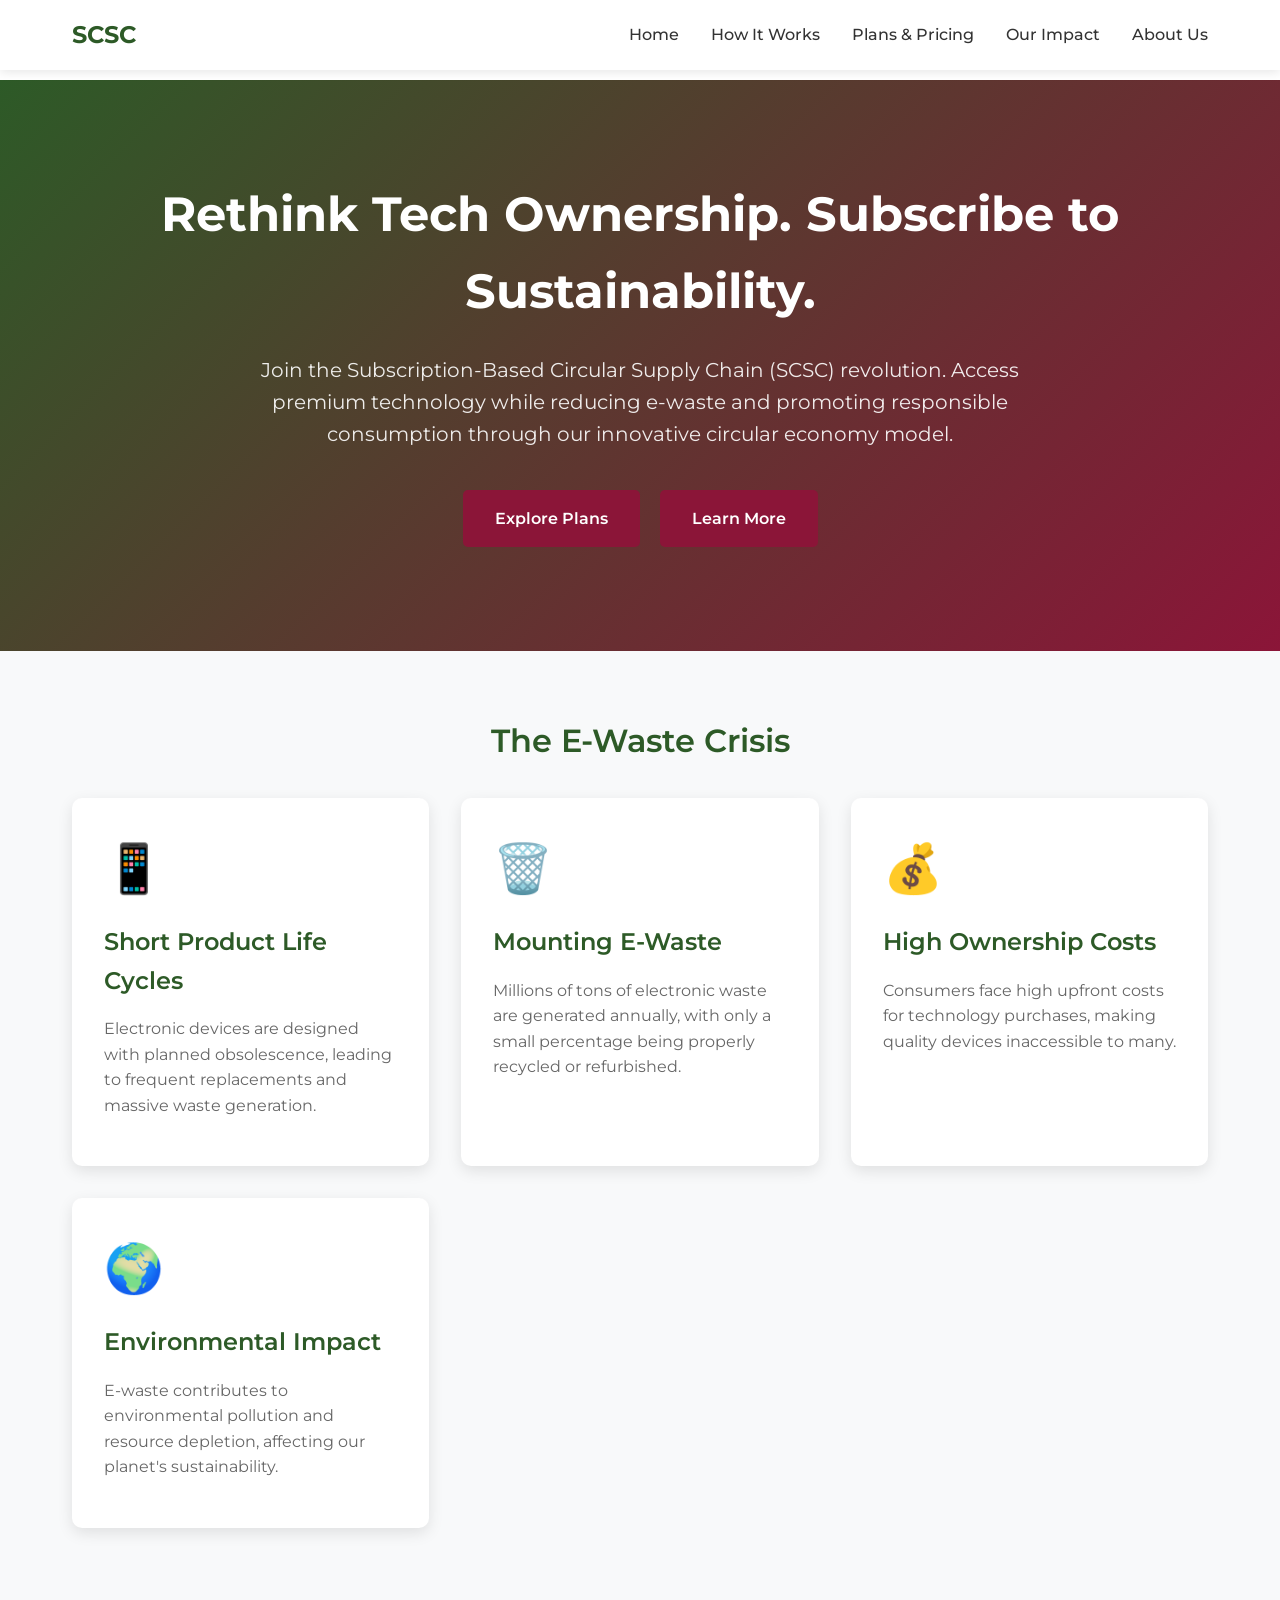
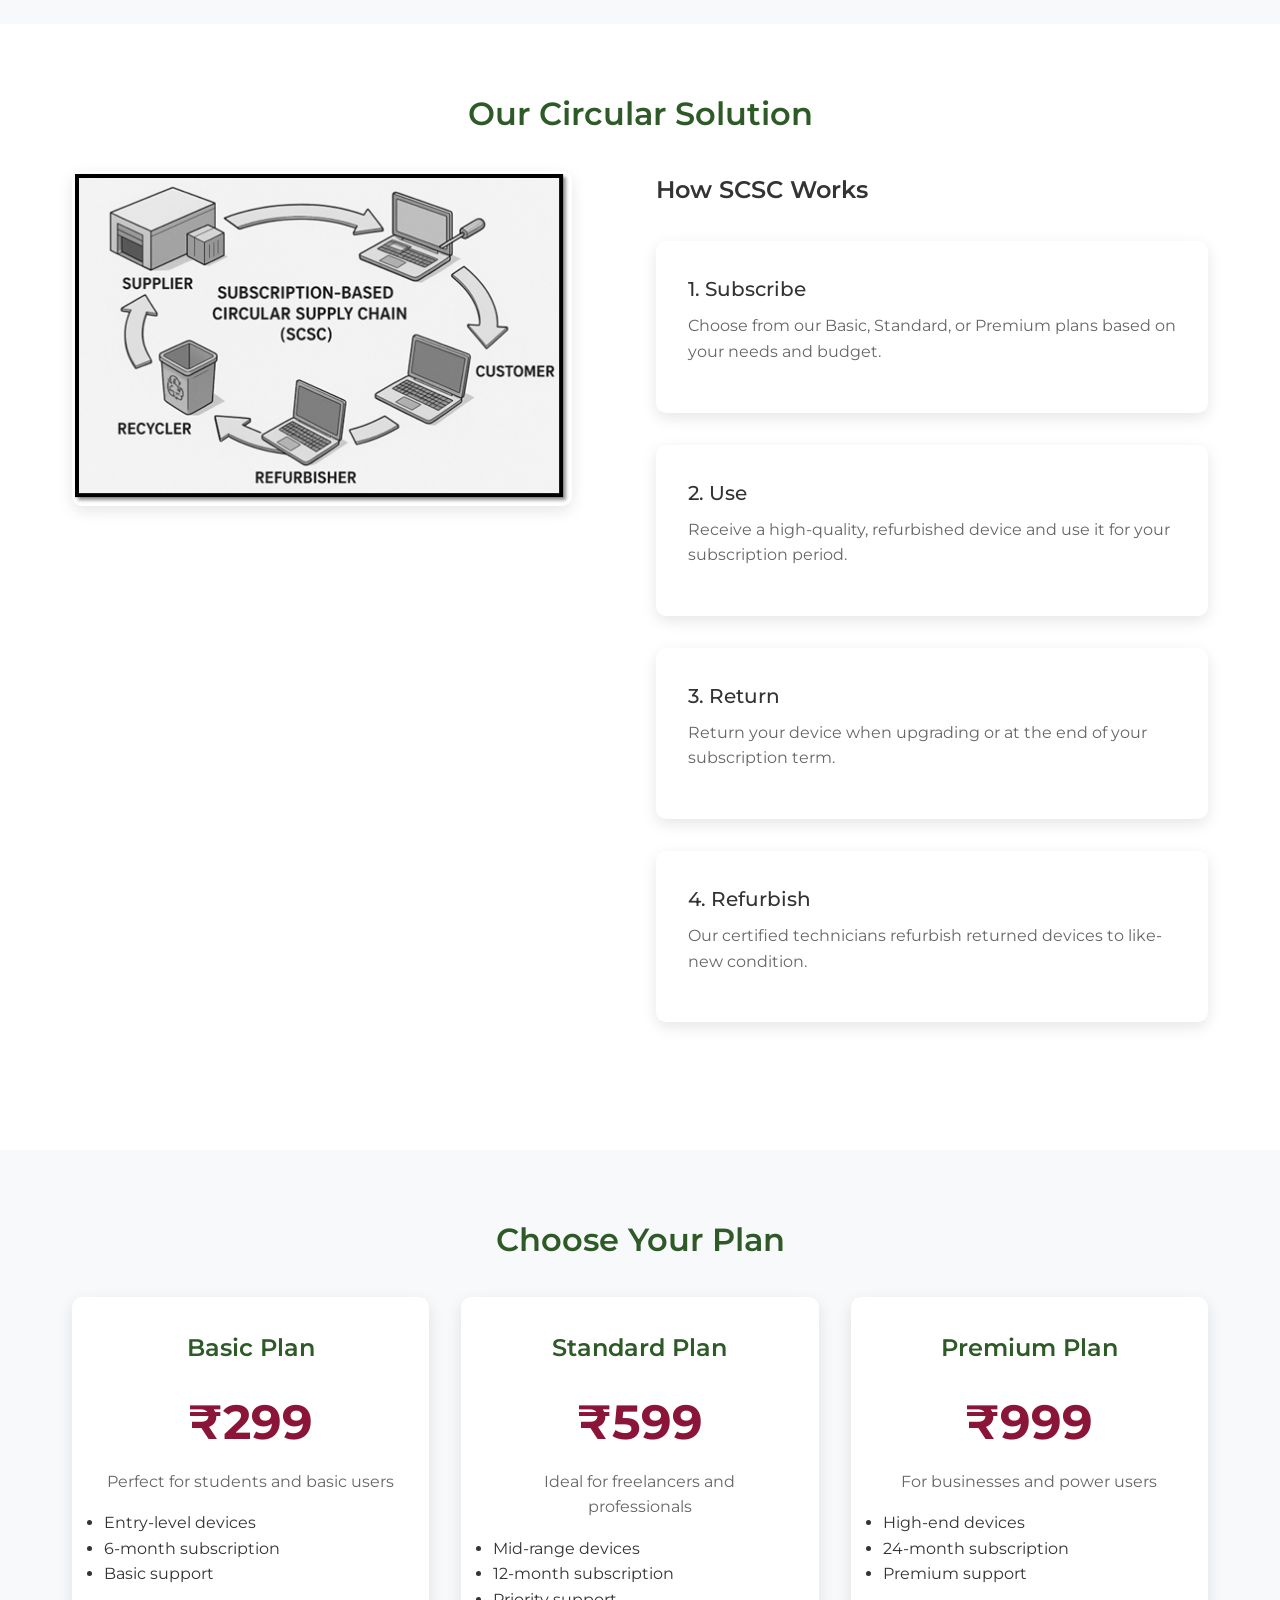
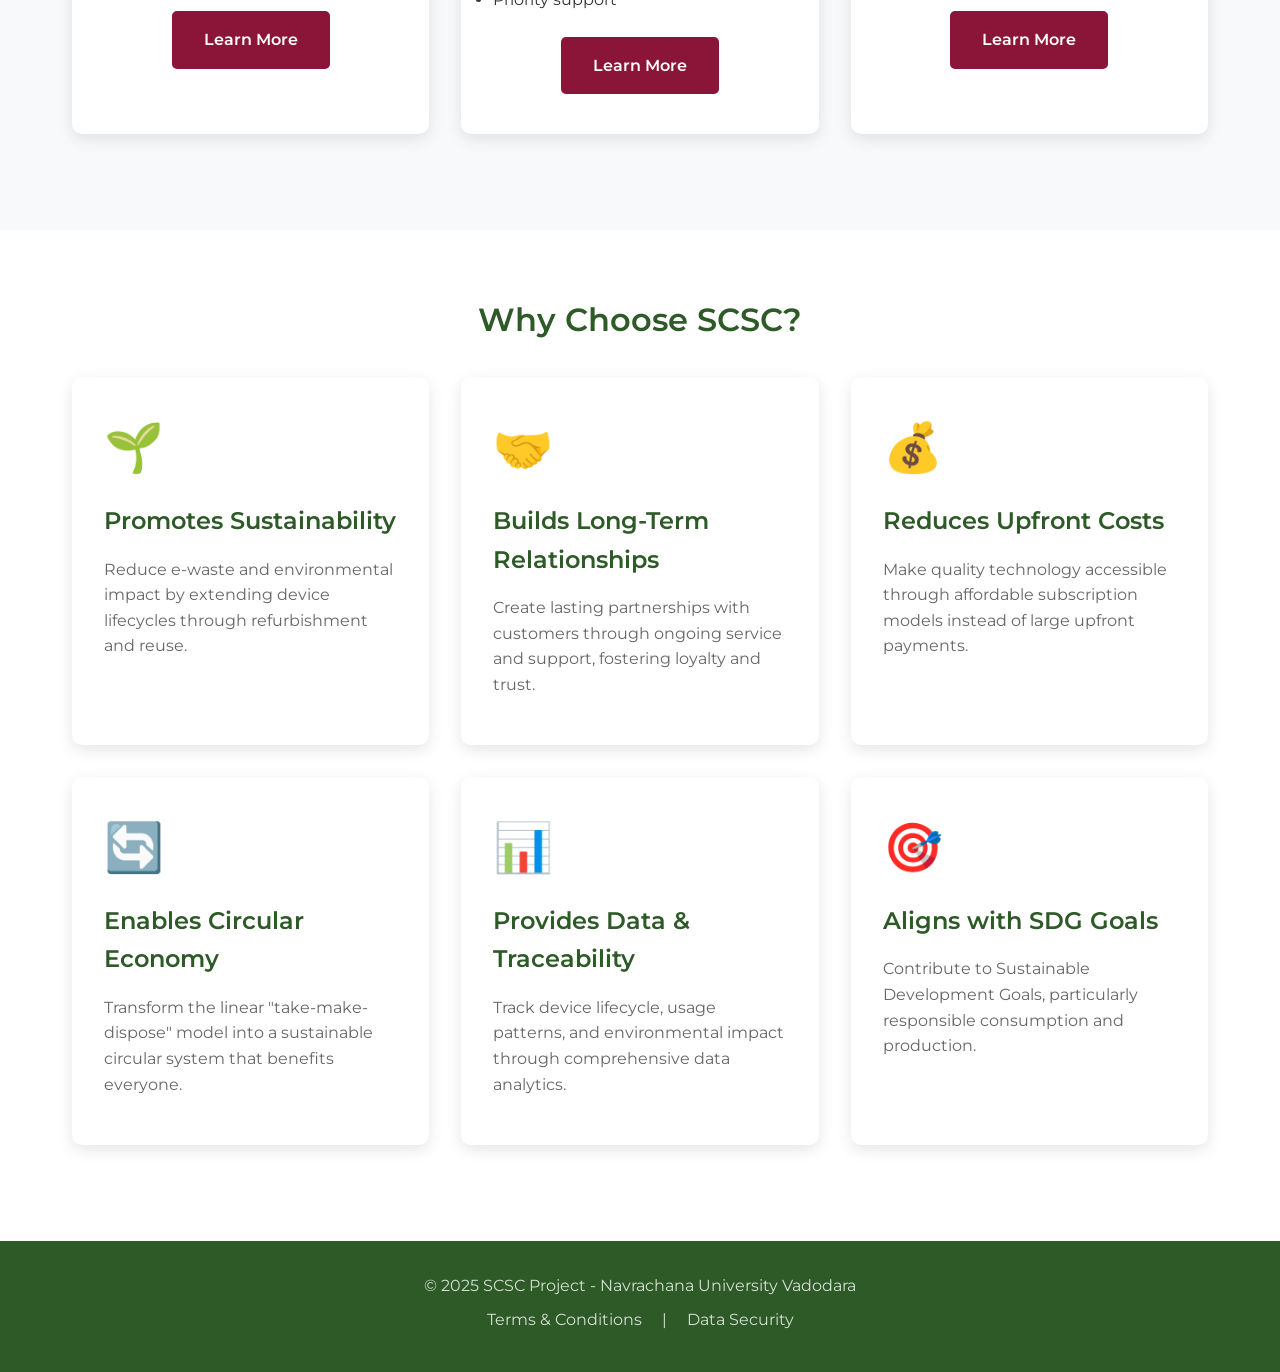
==== index.html @ feb9f596 "Initial website commit" ====
<!DOCTYPE html>
<html lang="en">
<head>
    <meta charset="UTF-8">
    <meta name="viewport" content="width=device-width, initial-scale=1.0">
    <title>SCSC - Subscription-Based Circular Supply Chain | Home</title>
    <meta name="description" content="Rethink tech ownership. Subscribe to sustainability with SCSC - a circular supply chain solution for electronic devices.">
    <link rel="stylesheet" href="css/style.css">
    <link href="https://fonts.googleapis.com/css2?family=Montserrat:wght@300;400;500;600;700&display=swap" rel="stylesheet">
</head>
<body>
    <!-- Header -->
    <header class="header">
        <nav class="navbar">
            <a href="index.html" class="logo">
                <img src="images/logo.png" alt="Navrachana University Logo" onerror="this.style.display='none'; this.nextElementSibling.style.display='inline';">
                <span style="display:none;">SCSC</span>
            </a>
            <ul class="nav-links">
                <li><a href="index.html">Home</a></li>
                <li><a href="how-it-works.html">How It Works</a></li>
                <li><a href="plans.html">Plans & Pricing</a></li>
                <li><a href="impact.html">Our Impact</a></li>
                <li><a href="about.html">About Us</a></li>
            </ul>
            <div class="hamburger">
                <span></span>
                <span></span>
                <span></span>
            </div>
        </nav>
    </header>

    <!-- Main Content -->
    <main class="main-content">
        <!-- Hero Section -->
        <section class="hero">
            <div class="container">
                <h1>Rethink Tech Ownership. Subscribe to Sustainability.</h1>
                <p>Join the Subscription-Based Circular Supply Chain (SCSC) revolution. Access premium technology while reducing e-waste and promoting responsible consumption through our innovative circular economy model.</p>
                <a href="plans.html" class="cta-button">Explore Plans</a>
                <a href="how-it-works.html" class="cta-button">Learn More</a>
            </div>
        </section>

        <!-- Problem Section -->
        <section class="section">
            <div class="container">
                <h2 class="text-center">The E-Waste Crisis</h2>
                <div class="grid grid-2">
                    <div class="card">
                        <div class="card-icon">📱</div>
                        <h3>Short Product Life Cycles</h3>
                        <p>Electronic devices are designed with planned obsolescence, leading to frequent replacements and massive waste generation.</p>
                    </div>
                    <div class="card">
                        <div class="card-icon">🗑️</div>
                        <h3>Mounting E-Waste</h3>
                        <p>Millions of tons of electronic waste are generated annually, with only a small percentage being properly recycled or refurbished.</p>
                    </div>
                    <div class="card">
                        <div class="card-icon">💰</div>
                        <h3>High Ownership Costs</h3>
                        <p>Consumers face high upfront costs for technology purchases, making quality devices inaccessible to many.</p>
                    </div>
                    <div class="card">
                        <div class="card-icon">🌍</div>
                        <h3>Environmental Impact</h3>
                        <p>E-waste contributes to environmental pollution and resource depletion, affecting our planet's sustainability.</p>
                    </div>
                </div>
            </div>
        </section>

        <!-- Solution Section -->
        <section class="section">
            <div class="container">
                <h2 class="text-center">Our Circular Solution</h2>
                <div class="grid grid-2">
                    <div>
                        <img src="images/scsc-diagram.png" alt="SCSC Circular Process Diagram" style="width: 100%; max-width: 500px; height: auto; border-radius: 10px; box-shadow: 0 5px 15px rgba(0,0,0,0.1);" onerror="this.style.display='none';">
                        <div style="display:none; background: #f8f9fa; padding: 2rem; border-radius: 10px; text-align: center;">
                            <h3>SCSC Circular Process</h3>
                            <p>Subscribe → Use → Return → Refurbish → Re-deploy</p>
                        </div>
                    </div>
                    <div>
                        <h3>How SCSC Works</h3>
                        <div class="grid">
                            <div class="card">
                                <h4>1. Subscribe</h4>
                                <p>Choose from our Basic, Standard, or Premium plans based on your needs and budget.</p>
                            </div>
                            <div class="card">
                                <h4>2. Use</h4>
                                <p>Receive a high-quality, refurbished device and use it for your subscription period.</p>
                            </div>
                            <div class="card">
                                <h4>3. Return</h4>
                                <p>Return your device when upgrading or at the end of your subscription term.</p>
                            </div>
                            <div class="card">
                                <h4>4. Refurbish</h4>
                                <p>Our certified technicians refurbish returned devices to like-new condition.</p>
                            </div>
                        </div>
                    </div>
                </div>
            </div>
        </section>

        <!-- Plans Overview Section -->
        <section class="section">
            <div class="container">
                <h2 class="text-center">Choose Your Plan</h2>
                <div class="grid grid-3">
                    <div class="card text-center">
                        <h3>Basic Plan</h3>
                        <div class="stat-number">₹299</div>
                        <p>Perfect for students and basic users</p>
                        <ul style="text-align: left; margin: 1rem 0;">
                            <li>Entry-level devices</li>
                            <li>6-month subscription</li>
                            <li>Basic support</li>
                        </ul>
                        <a href="plans.html" class="cta-button">Learn More</a>
                    </div>
                    <div class="card text-center">
                        <h3>Standard Plan</h3>
                        <div class="stat-number">₹599</div>
                        <p>Ideal for freelancers and professionals</p>
                        <ul style="text-align: left; margin: 1rem 0;">
                            <li>Mid-range devices</li>
                            <li>12-month subscription</li>
                            <li>Priority support</li>
                        </ul>
                        <a href="plans.html" class="cta-button">Learn More</a>
                    </div>
                    <div class="card text-center">
                        <h3>Premium Plan</h3>
                        <div class="stat-number">₹999</div>
                        <p>For businesses and power users</p>
                        <ul style="text-align: left; margin: 1rem 0;">
                            <li>High-end devices</li>
                            <li>24-month subscription</li>
                            <li>Premium support</li>
                        </ul>
                        <a href="plans.html" class="cta-button">Learn More</a>
                    </div>
                </div>
            </div>
        </section>

        <!-- Value Proposition Section -->
        <section class="section">
            <div class="container">
                <h2 class="text-center">Why Choose SCSC?</h2>
                <div class="grid grid-2">
                    <div class="card">
                        <div class="card-icon">🌱</div>
                        <h3>Promotes Sustainability</h3>
                        <p>Reduce e-waste and environmental impact by extending device lifecycles through refurbishment and reuse.</p>
                    </div>
                    <div class="card">
                        <div class="card-icon">🤝</div>
                        <h3>Builds Long-Term Relationships</h3>
                        <p>Create lasting partnerships with customers through ongoing service and support, fostering loyalty and trust.</p>
                    </div>
                    <div class="card">
                        <div class="card-icon">💰</div>
                        <h3>Reduces Upfront Costs</h3>
                        <p>Make quality technology accessible through affordable subscription models instead of large upfront payments.</p>
                    </div>
                    <div class="card">
                        <div class="card-icon">🔄</div>
                        <h3>Enables Circular Economy</h3>
                        <p>Transform the linear "take-make-dispose" model into a sustainable circular system that benefits everyone.</p>
                    </div>
                    <div class="card">
                        <div class="card-icon">📊</div>
                        <h3>Provides Data & Traceability</h3>
                        <p>Track device lifecycle, usage patterns, and environmental impact through comprehensive data analytics.</p>
                    </div>
                    <div class="card">
                        <div class="card-icon">🎯</div>
                        <h3>Aligns with SDG Goals</h3>
                        <p>Contribute to Sustainable Development Goals, particularly responsible consumption and production.</p>
                    </div>
                </div>
            </div>
        </section>
    </main>

    <!-- Footer -->
    <footer class="footer">
        <div class="container">
            <p>&copy; 2025 SCSC Project - Navrachana University Vadodara</p>
            <p>
                <a href="#">Terms & Conditions</a> | 
                <a href="#">Data Security</a>
            </p>
        </div>
    </footer>

    <script src="js/script.js"></script>
</body>
</html>
---- css/style.css ----
/* ===========================================
   SCSC Website - Main Stylesheet
   Subscription-Based Circular Supply Chain
   =========================================== */

/* ===========================================
   GLOBAL STYLES
   =========================================== */

* {
    margin: 0;
    padding: 0;
    box-sizing: border-box;
}

body {
    font-family: 'Montserrat', 'Lato', 'Roboto', sans-serif;
    line-height: 1.6;
    color: #333;
    background-color: #ffffff;
}

/* Navrachana University Color Palette */
:root {
    --primary-green: #2d5a27;    /* Dark green from Navrachana logo */
    --accent-red: #8b1538;       /* Deep red from Navrachana logo */
    --text-dark: #333333;
    --text-light: #666666;
    --background-white: #ffffff;
    --background-light: #f8f9fa;
    --border-light: #e9ecef;
}

/* ===========================================
   TYPOGRAPHY
   =========================================== */

h1 {
    font-size: 2.5rem;
    font-weight: 700;
    color: var(--primary-green);
    margin-bottom: 1rem;
}

h2 {
    font-size: 2rem;
    font-weight: 600;
    color: var(--primary-green);
    margin-bottom: 1rem;
}

h3 {
    font-size: 1.5rem;
    font-weight: 600;
    color: var(--text-dark);
    margin-bottom: 0.75rem;
}

h4 {
    font-size: 1.25rem;
    font-weight: 500;
    color: var(--text-dark);
    margin-bottom: 0.5rem;
}

p {
    margin-bottom: 1rem;
    color: var(--text-light);
}

/* ===========================================
   HEADER & NAVIGATION
   =========================================== */

.header {
    background-color: var(--background-white);
    box-shadow: 0 2px 10px rgba(0, 0, 0, 0.1);
    position: fixed;
    top: 0;
    width: 100%;
    z-index: 1000;
}

.navbar {
    display: flex;
    justify-content: space-between;
    align-items: center;
    padding: 1rem 2rem;
    max-width: 1200px;
    margin: 0 auto;
}

.logo {
    display: flex;
    align-items: center;
    font-size: 1.5rem;
    font-weight: 700;
    color: var(--primary-green);
    text-decoration: none;
}

.logo img {
    height: 40px;
    margin-right: 0.5rem;
}

.nav-links {
    display: flex;
    list-style: none;
    gap: 2rem;
}

.nav-links a {
    text-decoration: none;
    color: var(--text-dark);
    font-weight: 500;
    transition: color 0.3s ease;
}

.nav-links a:hover {
    color: var(--primary-green);
}

.hamburger {
    display: none;
    flex-direction: column;
    cursor: pointer;
}

.hamburger span {
    width: 25px;
    height: 3px;
    background-color: var(--text-dark);
    margin: 3px 0;
    transition: 0.3s;
}

/* ===========================================
   MAIN CONTENT
   =========================================== */

.main-content {
    margin-top: 80px; /* Account for fixed header */
    min-height: calc(100vh - 160px);
}

.container {
    max-width: 1200px;
    margin: 0 auto;
    padding: 0 2rem;
}

.section {
    padding: 4rem 0;
}

.section:nth-child(even) {
    background-color: var(--background-light);
}

/* ===========================================
   HERO SECTION
   =========================================== */

.hero {
    background: linear-gradient(135deg, var(--primary-green) 0%, var(--accent-red) 100%);
    color: white;
    text-align: center;
    padding: 6rem 0;
}

.hero h1 {
    color: white;
    font-size: 3rem;
    margin-bottom: 1.5rem;
}

.hero p {
    font-size: 1.25rem;
    color: rgba(255, 255, 255, 0.9);
    max-width: 800px;
    margin: 0 auto 2rem;
}

.cta-button {
    display: inline-block;
    background-color: var(--accent-red);
    color: white;
    padding: 1rem 2rem;
    text-decoration: none;
    border-radius: 5px;
    font-weight: 600;
    transition: background-color 0.3s ease;
    margin: 0.5rem;
}

.cta-button:hover {
    background-color: #6b0f2a;
}

/* ===========================================
   GRID LAYOUTS
   =========================================== */

.grid {
    display: grid;
    gap: 2rem;
    margin: 2rem 0;
}

.grid-2 {
    grid-template-columns: repeat(auto-fit, minmax(300px, 1fr));
}

.grid-3 {
    grid-template-columns: repeat(auto-fit, minmax(250px, 1fr));
}

.grid-4 {
    grid-template-columns: repeat(auto-fit, minmax(200px, 1fr));
}

/* ===========================================
   CARDS
   =========================================== */

.card {
    background-color: var(--background-white);
    border-radius: 10px;
    padding: 2rem;
    box-shadow: 0 5px 15px rgba(0, 0, 0, 0.1);
    transition: transform 0.3s ease;
}

.card:hover {
    transform: translateY(-5px);
}

.card h3 {
    color: var(--primary-green);
    margin-bottom: 1rem;
}

.card-icon {
    font-size: 3rem;
    color: var(--accent-red);
    margin-bottom: 1rem;
}

/* ===========================================
   TABLES
   =========================================== */

.table-container {
    overflow-x: auto;
    margin: 2rem 0;
}

table {
    width: 100%;
    border-collapse: collapse;
    background-color: var(--background-white);
    border-radius: 10px;
    overflow: hidden;
    box-shadow: 0 5px 15px rgba(0, 0, 0, 0.1);
}

th, td {
    padding: 1rem;
    text-align: left;
    border-bottom: 1px solid var(--border-light);
}

th {
    background-color: var(--primary-green);
    color: white;
    font-weight: 600;
}

tr:hover {
    background-color: var(--background-light);
}

/* ===========================================
   STATS CARDS
   =========================================== */

.stat-card {
    text-align: center;
    padding: 2rem;
    background-color: var(--background-white);
    border-radius: 10px;
    box-shadow: 0 5px 15px rgba(0, 0, 0, 0.1);
}

.stat-number {
    font-size: 3rem;
    font-weight: 700;
    color: var(--accent-red);
    margin-bottom: 0.5rem;
}

.stat-label {
    font-size: 1.1rem;
    color: var(--text-light);
    font-weight: 500;
}

/* ===========================================
   FOOTER
   =========================================== */

.footer {
    background-color: var(--primary-green);
    color: white;
    padding: 2rem 0;
    text-align: center;
}

.footer p {
    color: rgba(255, 255, 255, 0.8);
    margin-bottom: 0.5rem;
}

.footer a {
    color: rgba(255, 255, 255, 0.8);
    text-decoration: none;
    margin: 0 1rem;
}

.footer a:hover {
    color: white;
}

/* ===========================================
   RESPONSIVE DESIGN
   =========================================== */

@media (max-width: 768px) {
    .hamburger {
        display: flex;
    }
    
    .nav-links {
        position: fixed;
        left: -100%;
        top: 70px;
        flex-direction: column;
        background-color: var(--background-white);
        width: 100%;
        text-align: center;
        transition: 0.3s;
        box-shadow: 0 10px 27px rgba(0, 0, 0, 0.05);
        padding: 2rem 0;
    }
    
    .nav-links.active {
        left: 0;
    }
    
    .nav-links li {
        margin: 1rem 0;
    }
    
    .hero h1 {
        font-size: 2rem;
    }
    
    .hero p {
        font-size: 1rem;
    }
    
    h1 {
        font-size: 2rem;
    }
    
    h2 {
        font-size: 1.5rem;
    }
    
    .container {
        padding: 0 1rem;
    }
    
    .section {
        padding: 2rem 0;
    }
    
    .grid-3 {
        grid-template-columns: 1fr;
    }
    
    .grid-4 {
        grid-template-columns: repeat(2, 1fr);
    }
}

@media (max-width: 480px) {
    .navbar {
        padding: 1rem;
    }
    
    .hero {
        padding: 4rem 0;
    }
    
    .grid-4 {
        grid-template-columns: 1fr;
    }
    
    .stat-number {
        font-size: 2rem;
    }
}

/* ===========================================
   UTILITY CLASSES
   =========================================== */

.text-center {
    text-align: center;
}

.text-left {
    text-align: left;
}

.text-right {
    text-align: right;
}

.mb-1 { margin-bottom: 0.5rem; }
.mb-2 { margin-bottom: 1rem; }
.mb-3 { margin-bottom: 1.5rem; }
.mb-4 { margin-bottom: 2rem; }

.mt-1 { margin-top: 0.5rem; }
.mt-2 { margin-top: 1rem; }
.mt-3 { margin-top: 1.5rem; }
.mt-4 { margin-top: 2rem; }

.hidden {
    display: none;
}

.visible {
    display: block;
}
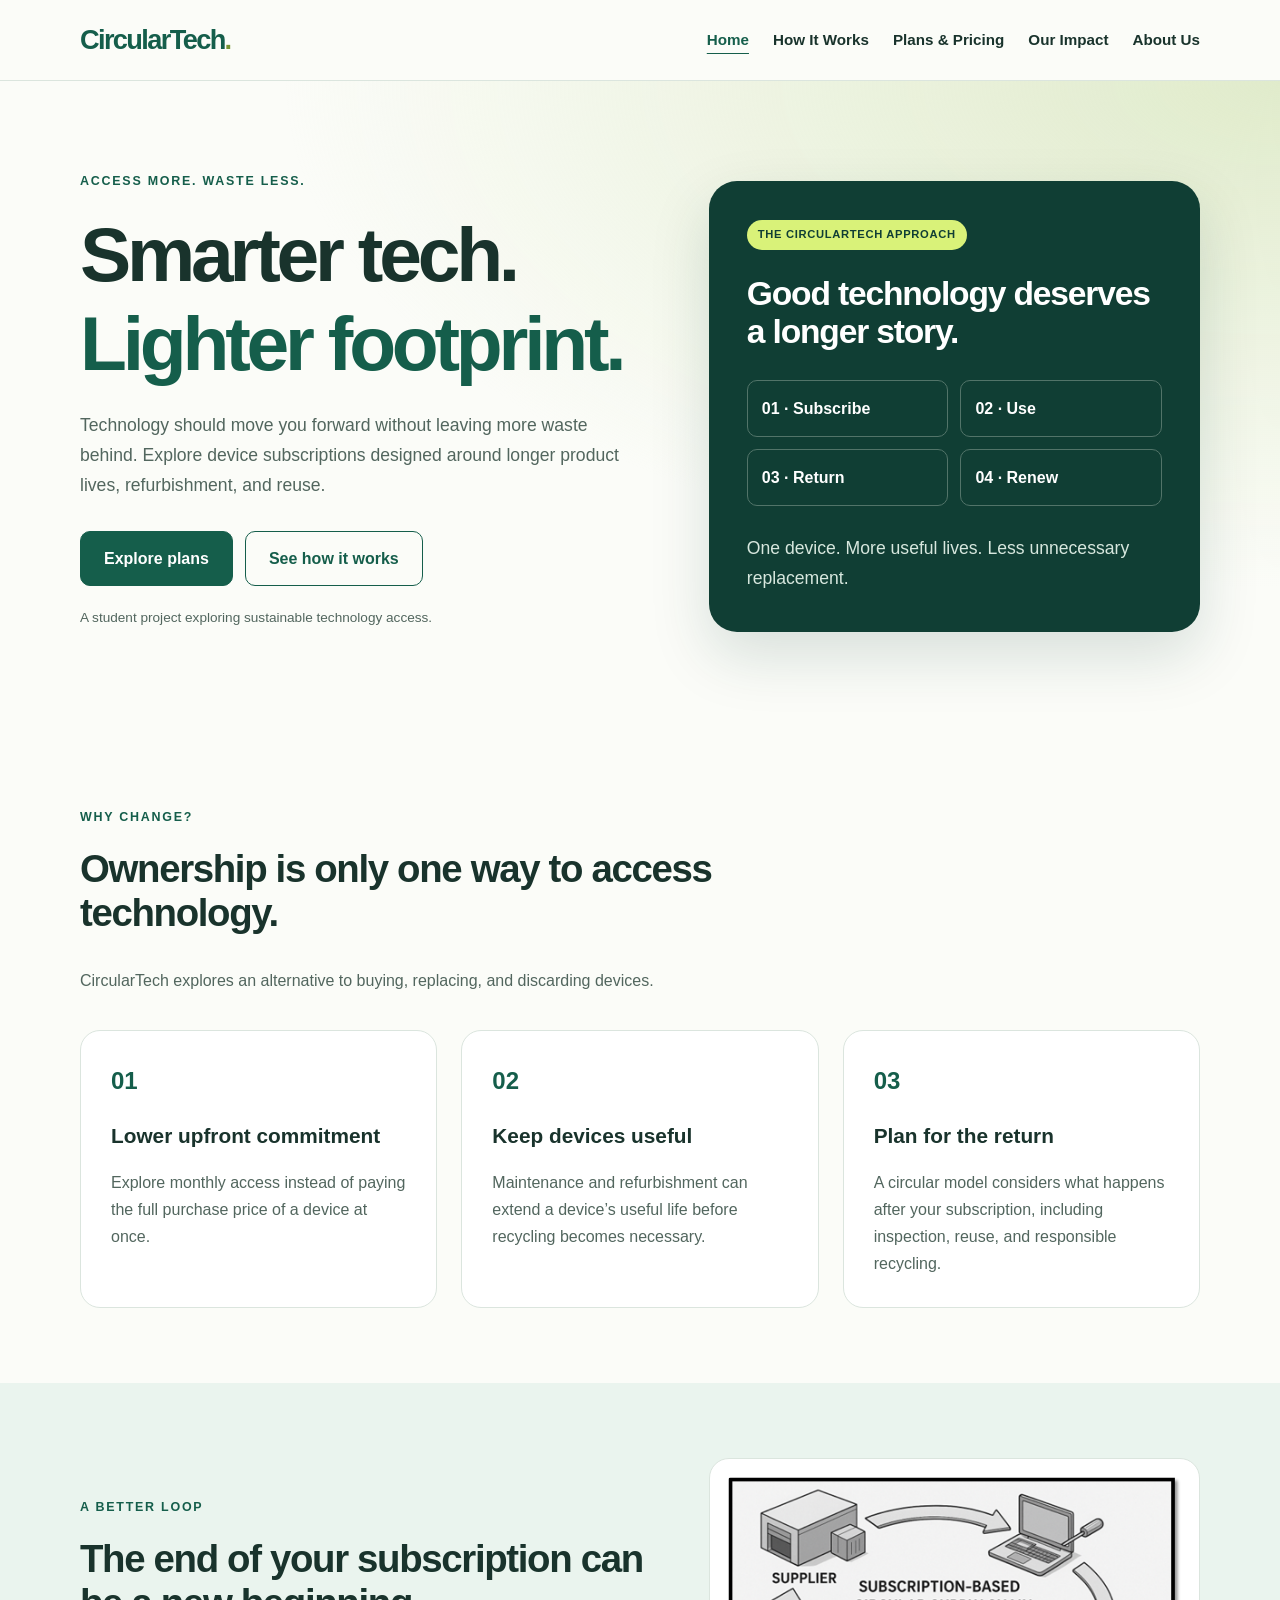
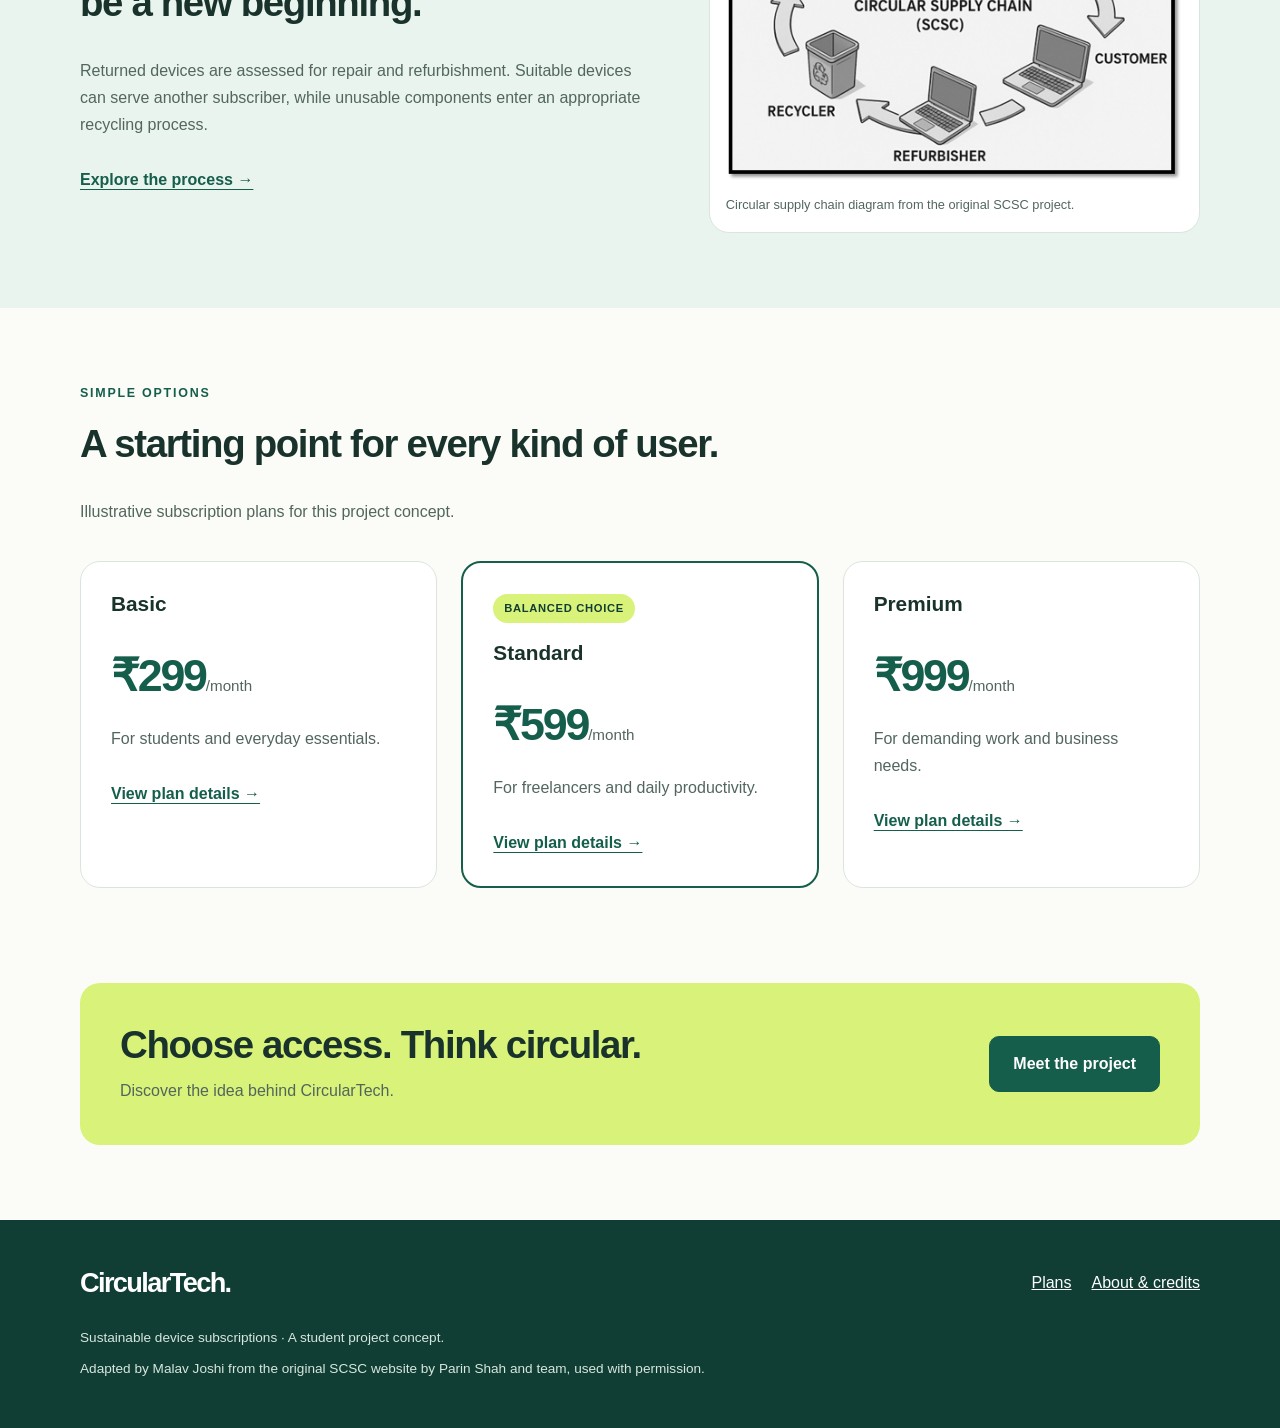
==== commit 42f28cba: "Refresh website with CircularTech branding and design" ====
--- a/index.html
+++ b/index.html
@@ -1,208 +1,155 @@
 <!DOCTYPE html>
 <html lang="en">
 <head>
-    <meta charset="UTF-8">
-    <meta name="viewport" content="width=device-width, initial-scale=1.0">
-    <title>SCSC - Subscription-Based Circular Supply Chain | Home</title>
-    <meta name="description" content="Rethink tech ownership. Subscribe to sustainability with SCSC - a circular supply chain solution for electronic devices.">
-    <link rel="stylesheet" href="css/style.css">
-    <link href="https://fonts.googleapis.com/css2?family=Montserrat:wght@300;400;500;600;700&display=swap" rel="stylesheet">
+  <meta charset="UTF-8">
+  <meta name="viewport" content="width=device-width, initial-scale=1.0">
+  <meta name="description"
+        content="Explore CircularTech, a sustainable device subscription concept built around access, refurbishment, and reuse.">
+  <title>CircularTech | Sustainable Device Subscriptions</title>
+  <link rel="stylesheet" href="css/style.css">
+  <script src="js/script.js" defer></script>
 </head>
 <body>
-    <!-- Header -->
-    <header class="header">
-        <nav class="navbar">
-            <a href="index.html" class="logo">
-                <img src="images/logo.png" alt="Navrachana University Logo" onerror="this.style.display='none'; this.nextElementSibling.style.display='inline';">
-                <span style="display:none;">SCSC</span>
+  <a class="skip-link" href="#main">Skip to content</a>
+  <header id="site-header"></header>
+
+  <main id="main">
+    <section class="hero">
+      <div class="container hero-grid">
+        <div>
+          <span class="eyebrow">ACCESS MORE. WASTE LESS.</span>
+          <h1>Smarter tech.<br><span>Lighter footprint.</span></h1>
+          <p>
+            Technology should move you forward without leaving more waste
+            behind. Explore device subscriptions designed around longer
+            product lives, refurbishment, and reuse.
+          </p>
+          <div class="actions">
+            <a class="button" href="plans.html">Explore plans</a>
+            <a class="button button-outline" href="how-it-works.html">
+              See how it works
             </a>
-            <ul class="nav-links">
-                <li><a href="index.html">Home</a></li>
-                <li><a href="how-it-works.html">How It Works</a></li>
-                <li><a href="plans.html">Plans & Pricing</a></li>
-                <li><a href="impact.html">Our Impact</a></li>
-                <li><a href="about.html">About Us</a></li>
-            </ul>
-            <div class="hamburger">
-                <span></span>
-                <span></span>
-                <span></span>
-            </div>
-        </nav>
-    </header>
+          </div>
+          <p class="small">A student project exploring sustainable technology access.</p>
+        </div>
 
-    <!-- Main Content -->
-    <main class="main-content">
-        <!-- Hero Section -->
-        <section class="hero">
-            <div class="container">
-                <h1>Rethink Tech Ownership. Subscribe to Sustainability.</h1>
-                <p>Join the Subscription-Based Circular Supply Chain (SCSC) revolution. Access premium technology while reducing e-waste and promoting responsible consumption through our innovative circular economy model.</p>
-                <a href="plans.html" class="cta-button">Explore Plans</a>
-                <a href="how-it-works.html" class="cta-button">Learn More</a>
-            </div>
-        </section>
+        <aside class="hero-card" aria-label="Our circular approach">
+          <span class="pill">THE CIRCULARTECH APPROACH</span>
+          <h2>Good technology deserves a longer story.</h2>
+          <div class="cycle">
+            <span>01 · Subscribe</span>
+            <span>02 · Use</span>
+            <span>03 · Return</span>
+            <span>04 · Renew</span>
+          </div>
+          <p>One device. More useful lives. Less unnecessary replacement.</p>
+        </aside>
+      </div>
+    </section>
 
-        <!-- Problem Section -->
-        <section class="section">
-            <div class="container">
-                <h2 class="text-center">The E-Waste Crisis</h2>
-                <div class="grid grid-2">
-                    <div class="card">
-                        <div class="card-icon">📱</div>
-                        <h3>Short Product Life Cycles</h3>
-                        <p>Electronic devices are designed with planned obsolescence, leading to frequent replacements and massive waste generation.</p>
-                    </div>
-                    <div class="card">
-                        <div class="card-icon">🗑️</div>
-                        <h3>Mounting E-Waste</h3>
-                        <p>Millions of tons of electronic waste are generated annually, with only a small percentage being properly recycled or refurbished.</p>
-                    </div>
-                    <div class="card">
-                        <div class="card-icon">💰</div>
-                        <h3>High Ownership Costs</h3>
-                        <p>Consumers face high upfront costs for technology purchases, making quality devices inaccessible to many.</p>
-                    </div>
-                    <div class="card">
-                        <div class="card-icon">🌍</div>
-                        <h3>Environmental Impact</h3>
-                        <p>E-waste contributes to environmental pollution and resource depletion, affecting our planet's sustainability.</p>
-                    </div>
-                </div>
-            </div>
-        </section>
+    <section class="section">
+      <div class="container">
+        <div class="section-heading">
+          <span class="eyebrow">WHY CHANGE?</span>
+          <h2>Ownership is only one way to access technology.</h2>
+          <p>
+            CircularTech explores an alternative to buying, replacing,
+            and discarding devices.
+          </p>
+        </div>
 
-        <!-- Solution Section -->
-        <section class="section">
-            <div class="container">
-                <h2 class="text-center">Our Circular Solution</h2>
-                <div class="grid grid-2">
-                    <div>
-                        <img src="images/scsc-diagram.png" alt="SCSC Circular Process Diagram" style="width: 100%; max-width: 500px; height: auto; border-radius: 10px; box-shadow: 0 5px 15px rgba(0,0,0,0.1);" onerror="this.style.display='none';">
-                        <div style="display:none; background: #f8f9fa; padding: 2rem; border-radius: 10px; text-align: center;">
-                            <h3>SCSC Circular Process</h3>
-                            <p>Subscribe → Use → Return → Refurbish → Re-deploy</p>
-                        </div>
-                    </div>
-                    <div>
-                        <h3>How SCSC Works</h3>
-                        <div class="grid">
-                            <div class="card">
-                                <h4>1. Subscribe</h4>
-                                <p>Choose from our Basic, Standard, or Premium plans based on your needs and budget.</p>
-                            </div>
-                            <div class="card">
-                                <h4>2. Use</h4>
-                                <p>Receive a high-quality, refurbished device and use it for your subscription period.</p>
-                            </div>
-                            <div class="card">
-                                <h4>3. Return</h4>
-                                <p>Return your device when upgrading or at the end of your subscription term.</p>
-                            </div>
-                            <div class="card">
-                                <h4>4. Refurbish</h4>
-                                <p>Our certified technicians refurbish returned devices to like-new condition.</p>
-                            </div>
-                        </div>
-                    </div>
-                </div>
-            </div>
-        </section>
+        <div class="grid grid-three">
+          <article class="card">
+            <span class="card-number">01</span>
+            <h3>Lower upfront commitment</h3>
+            <p>
+              Explore monthly access instead of paying the full purchase
+              price of a device at once.
+            </p>
+          </article>
+          <article class="card">
+            <span class="card-number">02</span>
+            <h3>Keep devices useful</h3>
+            <p>
+              Maintenance and refurbishment can extend a device’s useful
+              life before recycling becomes necessary.
+            </p>
+          </article>
+          <article class="card">
+            <span class="card-number">03</span>
+            <h3>Plan for the return</h3>
+            <p>
+              A circular model considers what happens after your subscription,
+              including inspection, reuse, and responsible recycling.
+            </p>
+          </article>
+        </div>
+      </div>
+    </section>
 
-        <!-- Plans Overview Section -->
-        <section class="section">
-            <div class="container">
-                <h2 class="text-center">Choose Your Plan</h2>
-                <div class="grid grid-3">
-                    <div class="card text-center">
-                        <h3>Basic Plan</h3>
-                        <div class="stat-number">₹299</div>
-                        <p>Perfect for students and basic users</p>
-                        <ul style="text-align: left; margin: 1rem 0;">
-                            <li>Entry-level devices</li>
-                            <li>6-month subscription</li>
-                            <li>Basic support</li>
-                        </ul>
-                        <a href="plans.html" class="cta-button">Learn More</a>
-                    </div>
-                    <div class="card text-center">
-                        <h3>Standard Plan</h3>
-                        <div class="stat-number">₹599</div>
-                        <p>Ideal for freelancers and professionals</p>
-                        <ul style="text-align: left; margin: 1rem 0;">
-                            <li>Mid-range devices</li>
-                            <li>12-month subscription</li>
-                            <li>Priority support</li>
-                        </ul>
-                        <a href="plans.html" class="cta-button">Learn More</a>
-                    </div>
-                    <div class="card text-center">
-                        <h3>Premium Plan</h3>
-                        <div class="stat-number">₹999</div>
-                        <p>For businesses and power users</p>
-                        <ul style="text-align: left; margin: 1rem 0;">
-                            <li>High-end devices</li>
-                            <li>24-month subscription</li>
-                            <li>Premium support</li>
-                        </ul>
-                        <a href="plans.html" class="cta-button">Learn More</a>
-                    </div>
-                </div>
-            </div>
-        </section>
+    <section class="section section-tint">
+      <div class="container split">
+        <div>
+          <span class="eyebrow">A BETTER LOOP</span>
+          <h2>The end of your subscription can be a new beginning.</h2>
+          <p>
+            Returned devices are assessed for repair and refurbishment.
+            Suitable devices can serve another subscriber, while unusable
+            components enter an appropriate recycling process.
+          </p>
+          <a class="text-link" href="how-it-works.html">Explore the process →</a>
+        </div>
+        <figure class="diagram">
+          <img src="images/scsc-diagram.png"
+               alt="Original SCSC diagram showing the supplier, customer, refurbisher, and recycler in a circular supply chain."
+               loading="lazy">
+          <figcaption>
+            Circular supply chain diagram from the original SCSC project.
+          </figcaption>
+        </figure>
+      </div>
+    </section>
 
-        <!-- Value Proposition Section -->
-        <section class="section">
-            <div class="container">
-                <h2 class="text-center">Why Choose SCSC?</h2>
-                <div class="grid grid-2">
-                    <div class="card">
-                        <div class="card-icon">🌱</div>
-                        <h3>Promotes Sustainability</h3>
-                        <p>Reduce e-waste and environmental impact by extending device lifecycles through refurbishment and reuse.</p>
-                    </div>
-                    <div class="card">
-                        <div class="card-icon">🤝</div>
-                        <h3>Builds Long-Term Relationships</h3>
-                        <p>Create lasting partnerships with customers through ongoing service and support, fostering loyalty and trust.</p>
-                    </div>
-                    <div class="card">
-                        <div class="card-icon">💰</div>
-                        <h3>Reduces Upfront Costs</h3>
-                        <p>Make quality technology accessible through affordable subscription models instead of large upfront payments.</p>
-                    </div>
-                    <div class="card">
-                        <div class="card-icon">🔄</div>
-                        <h3>Enables Circular Economy</h3>
-                        <p>Transform the linear "take-make-dispose" model into a sustainable circular system that benefits everyone.</p>
-                    </div>
-                    <div class="card">
-                        <div class="card-icon">📊</div>
-                        <h3>Provides Data & Traceability</h3>
-                        <p>Track device lifecycle, usage patterns, and environmental impact through comprehensive data analytics.</p>
-                    </div>
-                    <div class="card">
-                        <div class="card-icon">🎯</div>
-                        <h3>Aligns with SDG Goals</h3>
-                        <p>Contribute to Sustainable Development Goals, particularly responsible consumption and production.</p>
-                    </div>
-                </div>
-            </div>
-        </section>
-    </main>
+    <section class="section">
+      <div class="container">
+        <div class="section-heading">
+          <span class="eyebrow">SIMPLE OPTIONS</span>
+          <h2>A starting point for every kind of user.</h2>
+          <p>Illustrative subscription plans for this project concept.</p>
+        </div>
+        <div class="grid grid-three">
+          <article class="card">
+            <h3>Basic</h3>
+            <p class="price">₹299<span>/month</span></p>
+            <p>For students and everyday essentials.</p>
+            <a class="text-link" href="plans.html">View plan details →</a>
+          </article>
+          <article class="card featured">
+            <span class="pill">BALANCED CHOICE</span>
+            <h3>Standard</h3>
+            <p class="price">₹599<span>/month</span></p>
+            <p>For freelancers and daily productivity.</p>
+            <a class="text-link" href="plans.html">View plan details →</a>
+          </article>
+          <article class="card">
+            <h3>Premium</h3>
+            <p class="price">₹999<span>/month</span></p>
+            <p>For demanding work and business needs.</p>
+            <a class="text-link" href="plans.html">View plan details →</a>
+          </article>
+        </div>
+      </div>
+    </section>
 
-    <!-- Footer -->
-    <footer class="footer">
-        <div class="container">
-            <p>&copy; 2025 SCSC Project - Navrachana University Vadodara</p>
-            <p>
-                <a href="#">Terms & Conditions</a> | 
-                <a href="#">Data Security</a>
-            </p>
-        </div>
-    </footer>
+    <section class="container banner">
+      <div>
+        <h2>Choose access. Think circular.</h2>
+        <p>Discover the idea behind CircularTech.</p>
+      </div>
+      <a class="button" href="about.html">Meet the project</a>
+    </section>
+  </main>
 
-    <script src="js/script.js"></script>
+  <footer id="site-footer"></footer>
 </body>
-</html>
-
+</html>
--- a/css/style.css
+++ b/css/style.css
@@ -1,449 +1,588 @@
-/* ===========================================
-   SCSC Website - Main Stylesheet
-   Subscription-Based Circular Supply Chain
-   =========================================== */
-
-/* ===========================================
-   GLOBAL STYLES
-   =========================================== */
+:root {
+  --green: #155e4b;
+  --green-dark: #103e34;
+  --mint: #eaf4ee;
+  --accent: #d9f279;
+  --ink: #19332c;
+  --muted: #52665e;
+  --border: #dbe5de;
+  --paper: #fbfcf8;
+  --white: #ffffff;
+  --radius: 20px;
+}
 
 * {
-    margin: 0;
-    padding: 0;
-    box-sizing: border-box;
+  box-sizing: border-box;
+}
+
+html {
+  scroll-behavior: smooth;
+  scroll-padding-top: 100px;
 }
 
 body {
-    font-family: 'Montserrat', 'Lato', 'Roboto', sans-serif;
-    line-height: 1.6;
-    color: #333;
-    background-color: #ffffff;
-}
-
-/* Navrachana University Color Palette */
-:root {
-    --primary-green: #2d5a27;    /* Dark green from Navrachana logo */
-    --accent-red: #8b1538;       /* Deep red from Navrachana logo */
-    --text-dark: #333333;
-    --text-light: #666666;
-    --background-white: #ffffff;
-    --background-light: #f8f9fa;
-    --border-light: #e9ecef;
-}
-
-/* ===========================================
-   TYPOGRAPHY
-   =========================================== */
+  margin: 0;
+  font-family: "Segoe UI", Arial, sans-serif;
+  color: var(--ink);
+  background: var(--paper);
+  line-height: 1.7;
+}
+
+a {
+  color: inherit;
+}
+
+img {
+  display: block;
+  max-width: 100%;
+}
+
+h1,
+h2,
+h3,
+p {
+  margin-top: 0;
+}
+
+h1,
+h2,
+h3 {
+  line-height: 1.15;
+}
 
 h1 {
-    font-size: 2.5rem;
-    font-weight: 700;
-    color: var(--primary-green);
-    margin-bottom: 1rem;
+  font-size: clamp(2.5rem, 6vw, 5rem);
+  letter-spacing: -0.055em;
+  margin-bottom: 24px;
 }
 
 h2 {
-    font-size: 2rem;
-    font-weight: 600;
-    color: var(--primary-green);
-    margin-bottom: 1rem;
+  font-size: clamp(1.8rem, 3vw, 2.7rem);
+  letter-spacing: -0.035em;
 }
 
 h3 {
-    font-size: 1.5rem;
-    font-weight: 600;
-    color: var(--text-dark);
-    margin-bottom: 0.75rem;
-}
-
-h4 {
-    font-size: 1.25rem;
-    font-weight: 500;
-    color: var(--text-dark);
-    margin-bottom: 0.5rem;
+  font-size: 1.3rem;
 }
 
 p {
-    margin-bottom: 1rem;
-    color: var(--text-light);
-}
-
-/* ===========================================
-   HEADER & NAVIGATION
-   =========================================== */
-
-.header {
-    background-color: var(--background-white);
-    box-shadow: 0 2px 10px rgba(0, 0, 0, 0.1);
-    position: fixed;
-    top: 0;
+  color: var(--muted);
+}
+
+button,
+input,
+select,
+textarea {
+  font: inherit;
+}
+
+button,
+summary {
+  cursor: pointer;
+}
+
+:focus-visible {
+  outline: 3px solid #b25917;
+  outline-offset: 4px;
+}
+
+.container {
+  width: min(1120px, 90%);
+  margin-inline: auto;
+}
+
+.narrow {
+  max-width: 760px;
+}
+
+.skip-link {
+  position: absolute;
+  top: -100px;
+  left: 16px;
+  z-index: 100;
+  padding: 12px 20px;
+  background: var(--white);
+}
+
+.skip-link:focus {
+  top: 12px;
+}
+
+#site-header {
+  position: sticky;
+  top: 0;
+  z-index: 20;
+  background: rgba(251, 252, 248, 0.97);
+  border-bottom: 1px solid var(--border);
+}
+
+.navbar {
+  min-height: 80px;
+  display: flex;
+  align-items: center;
+  justify-content: space-between;
+  gap: 24px;
+}
+
+.brand {
+  color: var(--green);
+  font-size: 1.7rem;
+  font-weight: 800;
+  letter-spacing: -0.06em;
+  text-decoration: none;
+}
+
+.brand-dot {
+  color: #789333;
+}
+
+.nav-links {
+  display: flex;
+  align-items: center;
+  gap: 24px;
+}
+
+.nav-links a {
+  font-size: 0.95rem;
+  text-decoration: none;
+  font-weight: 600;
+  padding-block: 8px;
+}
+
+.nav-links a:hover,
+.nav-links a[aria-current="page"] {
+  color: var(--green);
+  text-decoration: underline;
+  text-underline-offset: 8px;
+}
+
+.menu-toggle {
+  display: none;
+  border: 1px solid var(--border);
+  border-radius: 10px;
+  background: var(--white);
+  padding: 8px 14px;
+  color: var(--ink);
+}
+
+.hero {
+  padding: 90px 0;
+  background:
+    radial-gradient(ellipse at top right, #e0ebcb, transparent 55%),
+    var(--paper);
+}
+
+.hero-grid,
+.split {
+  display: grid;
+  grid-template-columns: 1.15fr 1fr;
+  gap: 64px;
+  align-items: center;
+}
+
+.hero h1 span {
+  color: var(--green);
+}
+
+.hero p {
+  max-width: 570px;
+  font-size: 1.1rem;
+}
+
+.eyebrow {
+  display: block;
+  margin-bottom: 18px;
+  color: var(--green);
+  font-size: 0.78rem;
+  font-weight: 800;
+  letter-spacing: 0.14em;
+}
+
+.actions {
+  display: flex;
+  flex-wrap: wrap;
+  gap: 12px;
+  margin: 30px 0 20px;
+}
+
+.button {
+  display: inline-flex;
+  align-items: center;
+  justify-content: center;
+  padding: 13px 23px;
+  border: 1px solid var(--green);
+  border-radius: 10px;
+  background: var(--green);
+  color: var(--white);
+  font-weight: 700;
+  text-decoration: none;
+  transition: background 0.2s, transform 0.2s;
+}
+
+.button:hover {
+  background: var(--green-dark);
+  transform: translateY(-2px);
+}
+
+.button-outline {
+  background: transparent;
+  color: var(--green);
+}
+
+.button-outline:hover {
+  background: var(--mint);
+}
+
+.hero-card {
+  padding: 38px;
+  border-radius: 28px;
+  background: var(--green-dark);
+  color: var(--white);
+  box-shadow: 0 24px 60px rgba(16, 62, 52, 0.15);
+}
+
+.hero-card h2 {
+  margin-top: 25px;
+  font-size: 2.1rem;
+}
+
+.hero-card p {
+  color: #d7e7de;
+  margin-bottom: 0;
+}
+
+.pill {
+  display: inline-block;
+  background: var(--accent);
+  color: var(--green-dark);
+  padding: 5px 11px;
+  border-radius: 100px;
+  font-size: 0.7rem;
+  font-weight: 800;
+  letter-spacing: 0.06em;
+}
+
+.cycle {
+  display: grid;
+  grid-template-columns: 1fr 1fr;
+  gap: 12px;
+  margin: 28px 0;
+}
+
+.cycle span {
+  padding: 14px;
+  border: 1px solid #527469;
+  border-radius: 10px;
+  font-weight: 600;
+}
+
+.section {
+  padding: 75px 0;
+}
+
+.section-tint {
+  background: var(--mint);
+}
+
+.section-heading {
+  max-width: 690px;
+  margin-bottom: 36px;
+}
+
+.grid {
+  display: grid;
+  gap: 24px;
+}
+
+.grid-three {
+  grid-template-columns: repeat(3, 1fr);
+}
+
+.grid-two {
+  grid-template-columns: repeat(2, 1fr);
+}
+
+.card {
+  padding: 30px;
+  background: var(--white);
+  border: 1px solid var(--border);
+  border-radius: var(--radius);
+}
+
+.card p:last-child {
+  margin-bottom: 0;
+}
+
+.card h2 {
+  font-size: 1.6rem;
+}
+
+.card-number {
+  display: inline-block;
+  margin-bottom: 22px;
+  font-weight: 800;
+  font-size: 1.5rem;
+  color: var(--green);
+}
+
+.featured {
+  border: 2px solid var(--green);
+}
+
+.featured .pill {
+  margin-bottom: 18px;
+}
+
+.price {
+  font-size: 2.8rem;
+  font-weight: 800;
+  color: var(--green);
+  letter-spacing: -0.05em;
+  margin-bottom: 12px;
+}
+
+.price span {
+  font-size: 0.95rem;
+  font-weight: 500;
+  letter-spacing: 0;
+  color: var(--muted);
+}
+
+.text-link {
+  display: inline-block;
+  margin-top: 12px;
+  color: var(--green);
+  font-weight: 700;
+  text-underline-offset: 4px;
+}
+
+.diagram {
+  margin: 0;
+  padding: 16px;
+  background: var(--white);
+  border: 1px solid var(--border);
+  border-radius: var(--radius);
+}
+
+.diagram img {
+  width: 100%;
+  height: auto;
+  border-radius: 10px;
+}
+
+figcaption {
+  margin-top: 12px;
+  color: var(--muted);
+  font-size: 0.8rem;
+}
+
+.banner {
+  display: flex;
+  align-items: center;
+  justify-content: space-between;
+  gap: 28px;
+  margin-top: 20px;
+  margin-bottom: 75px;
+  padding: 40px;
+  background: var(--accent);
+  border-radius: var(--radius);
+}
+
+.banner h2 {
+  margin-bottom: 10px;
+}
+
+.banner p {
+  margin-bottom: 0;
+}
+
+.page-hero {
+  padding: 70px 0;
+  background: var(--mint);
+}
+
+.page-hero h1 {
+  max-width: 850px;
+  font-size: clamp(2.5rem, 5vw, 4rem);
+}
+
+.page-hero p {
+  max-width: 680px;
+  font-size: 1.1rem;
+  margin-bottom: 0;
+}
+
+.feature-list,
+.process-list {
+  padding-left: 22px;
+  color: var(--muted);
+}
+
+.feature-list li,
+.process-list li {
+  margin-bottom: 12px;
+}
+
+.plan-card {
+  display: flex;
+  flex-direction: column;
+  align-items: flex-start;
+}
+
+.plan-card .feature-list {
+  flex-grow: 1;
+}
+
+.notice {
+  padding: 16px 20px;
+  margin-bottom: 28px;
+  border-left: 4px solid var(--green);
+  background: var(--mint);
+}
+
+details {
+  margin-bottom: 14px;
+  padding: 20px;
+  border: 1px solid var(--border);
+  border-radius: 12px;
+  background: var(--white);
+}
+
+summary {
+  font-weight: 700;
+}
+
+details p {
+  margin: 16px 0 0;
+}
+
+label {
+  display: block;
+  font-weight: 600;
+  margin-bottom: 7px;
+}
+
+input,
+select,
+textarea {
+  width: 100%;
+  padding: 12px;
+  margin-bottom: 20px;
+  border: 1px solid #aebfb3;
+  border-radius: 8px;
+  color: var(--ink);
+  background: var(--white);
+}
+
+textarea {
+  resize: vertical;
+}
+
+.form-status {
+  margin: 18px 0 0;
+  color: var(--green);
+  font-weight: 600;
+}
+
+.small {
+  font-size: 0.85rem !important;
+}
+
+#site-footer {
+  padding: 40px 0;
+  background: var(--green-dark);
+}
+
+.footer-top {
+  display: flex;
+  justify-content: space-between;
+  align-items: center;
+  gap: 24px;
+  margin-bottom: 20px;
+}
+
+#site-footer .brand,
+#site-footer a {
+  color: var(--white);
+}
+
+#site-footer p {
+  color: #d7e7de;
+  font-size: 0.85rem;
+  margin-bottom: 8px;
+}
+
+.footer-links {
+  display: flex;
+  gap: 20px;
+}
+
+@media (max-width: 850px) {
+  .hero-grid,
+  .split,
+  .grid-three,
+  .grid-two {
+    grid-template-columns: 1fr;
+  }
+
+  .hero-grid,
+  .split {
+    gap: 36px;
+  }
+
+  .hero,
+  .section,
+  .page-hero {
+    padding: 50px 0;
+  }
+
+  .navbar {
+    flex-wrap: wrap;
+    gap: 0;
+    padding-block: 16px;
+  }
+
+  .nav-links {
     width: 100%;
-    z-index: 1000;
-}
-
-.navbar {
+    flex-wrap: wrap;
+    gap: 10px 20px;
+    padding-top: 16px;
+  }
+
+  .js .menu-toggle {
+    display: block;
+  }
+
+  .js .nav-links {
+    display: none;
+  }
+
+  .js .nav-links.is-open {
     display: flex;
-    justify-content: space-between;
-    align-items: center;
-    padding: 1rem 2rem;
-    max-width: 1200px;
-    margin: 0 auto;
-}
-
-.logo {
-    display: flex;
-    align-items: center;
-    font-size: 1.5rem;
-    font-weight: 700;
-    color: var(--primary-green);
-    text-decoration: none;
-}
-
-.logo img {
-    height: 40px;
-    margin-right: 0.5rem;
-}
-
-.nav-links {
-    display: flex;
-    list-style: none;
-    gap: 2rem;
-}
-
-.nav-links a {
-    text-decoration: none;
-    color: var(--text-dark);
-    font-weight: 500;
-    transition: color 0.3s ease;
-}
-
-.nav-links a:hover {
-    color: var(--primary-green);
-}
-
-.hamburger {
-    display: none;
     flex-direction: column;
-    cursor: pointer;
-}
-
-.hamburger span {
-    width: 25px;
-    height: 3px;
-    background-color: var(--text-dark);
-    margin: 3px 0;
-    transition: 0.3s;
-}
-
-/* ===========================================
-   MAIN CONTENT
-   =========================================== */
-
-.main-content {
-    margin-top: 80px; /* Account for fixed header */
-    min-height: calc(100vh - 160px);
-}
-
-.container {
-    max-width: 1200px;
-    margin: 0 auto;
-    padding: 0 2rem;
-}
-
-.section {
-    padding: 4rem 0;
-}
-
-.section:nth-child(even) {
-    background-color: var(--background-light);
-}
-
-/* ===========================================
-   HERO SECTION
-   =========================================== */
-
-.hero {
-    background: linear-gradient(135deg, var(--primary-green) 0%, var(--accent-red) 100%);
-    color: white;
-    text-align: center;
-    padding: 6rem 0;
-}
-
-.hero h1 {
-    color: white;
-    font-size: 3rem;
-    margin-bottom: 1.5rem;
-}
-
-.hero p {
-    font-size: 1.25rem;
-    color: rgba(255, 255, 255, 0.9);
-    max-width: 800px;
-    margin: 0 auto 2rem;
-}
-
-.cta-button {
-    display: inline-block;
-    background-color: var(--accent-red);
-    color: white;
-    padding: 1rem 2rem;
-    text-decoration: none;
-    border-radius: 5px;
-    font-weight: 600;
-    transition: background-color 0.3s ease;
-    margin: 0.5rem;
-}
-
-.cta-button:hover {
-    background-color: #6b0f2a;
-}
-
-/* ===========================================
-   GRID LAYOUTS
-   =========================================== */
-
-.grid {
-    display: grid;
-    gap: 2rem;
-    margin: 2rem 0;
-}
-
-.grid-2 {
-    grid-template-columns: repeat(auto-fit, minmax(300px, 1fr));
-}
-
-.grid-3 {
-    grid-template-columns: repeat(auto-fit, minmax(250px, 1fr));
-}
-
-.grid-4 {
-    grid-template-columns: repeat(auto-fit, minmax(200px, 1fr));
-}
-
-/* ===========================================
-   CARDS
-   =========================================== */
-
-.card {
-    background-color: var(--background-white);
-    border-radius: 10px;
-    padding: 2rem;
-    box-shadow: 0 5px 15px rgba(0, 0, 0, 0.1);
-    transition: transform 0.3s ease;
-}
-
-.card:hover {
-    transform: translateY(-5px);
-}
-
-.card h3 {
-    color: var(--primary-green);
-    margin-bottom: 1rem;
-}
-
-.card-icon {
-    font-size: 3rem;
-    color: var(--accent-red);
-    margin-bottom: 1rem;
-}
-
-/* ===========================================
-   TABLES
-   =========================================== */
-
-.table-container {
-    overflow-x: auto;
-    margin: 2rem 0;
-}
-
-table {
-    width: 100%;
-    border-collapse: collapse;
-    background-color: var(--background-white);
-    border-radius: 10px;
-    overflow: hidden;
-    box-shadow: 0 5px 15px rgba(0, 0, 0, 0.1);
-}
-
-th, td {
-    padding: 1rem;
-    text-align: left;
-    border-bottom: 1px solid var(--border-light);
-}
-
-th {
-    background-color: var(--primary-green);
-    color: white;
-    font-weight: 600;
-}
-
-tr:hover {
-    background-color: var(--background-light);
-}
-
-/* ===========================================
-   STATS CARDS
-   =========================================== */
-
-.stat-card {
-    text-align: center;
-    padding: 2rem;
-    background-color: var(--background-white);
-    border-radius: 10px;
-    box-shadow: 0 5px 15px rgba(0, 0, 0, 0.1);
-}
-
-.stat-number {
-    font-size: 3rem;
-    font-weight: 700;
-    color: var(--accent-red);
-    margin-bottom: 0.5rem;
-}
-
-.stat-label {
-    font-size: 1.1rem;
-    color: var(--text-light);
-    font-weight: 500;
-}
-
-/* ===========================================
-   FOOTER
-   =========================================== */
-
-.footer {
-    background-color: var(--primary-green);
-    color: white;
-    padding: 2rem 0;
-    text-align: center;
-}
-
-.footer p {
-    color: rgba(255, 255, 255, 0.8);
-    margin-bottom: 0.5rem;
-}
-
-.footer a {
-    color: rgba(255, 255, 255, 0.8);
-    text-decoration: none;
-    margin: 0 1rem;
-}
-
-.footer a:hover {
-    color: white;
-}
-
-/* ===========================================
-   RESPONSIVE DESIGN
-   =========================================== */
-
-@media (max-width: 768px) {
-    .hamburger {
-        display: flex;
-    }
-    
-    .nav-links {
-        position: fixed;
-        left: -100%;
-        top: 70px;
-        flex-direction: column;
-        background-color: var(--background-white);
-        width: 100%;
-        text-align: center;
-        transition: 0.3s;
-        box-shadow: 0 10px 27px rgba(0, 0, 0, 0.05);
-        padding: 2rem 0;
-    }
-    
-    .nav-links.active {
-        left: 0;
-    }
-    
-    .nav-links li {
-        margin: 1rem 0;
-    }
-    
-    .hero h1 {
-        font-size: 2rem;
-    }
-    
-    .hero p {
-        font-size: 1rem;
-    }
-    
-    h1 {
-        font-size: 2rem;
-    }
-    
-    h2 {
-        font-size: 1.5rem;
-    }
-    
-    .container {
-        padding: 0 1rem;
-    }
-    
-    .section {
-        padding: 2rem 0;
-    }
-    
-    .grid-3 {
-        grid-template-columns: 1fr;
-    }
-    
-    .grid-4 {
-        grid-template-columns: repeat(2, 1fr);
-    }
-}
-
-@media (max-width: 480px) {
-    .navbar {
-        padding: 1rem;
-    }
-    
-    .hero {
-        padding: 4rem 0;
-    }
-    
-    .grid-4 {
-        grid-template-columns: 1fr;
-    }
-    
-    .stat-number {
-        font-size: 2rem;
-    }
-}
-
-/* ===========================================
-   UTILITY CLASSES
-   =========================================== */
-
-.text-center {
-    text-align: center;
-}
-
-.text-left {
-    text-align: left;
-}
-
-.text-right {
-    text-align: right;
-}
-
-.mb-1 { margin-bottom: 0.5rem; }
-.mb-2 { margin-bottom: 1rem; }
-.mb-3 { margin-bottom: 1.5rem; }
-.mb-4 { margin-bottom: 2rem; }
-
-.mt-1 { margin-top: 0.5rem; }
-.mt-2 { margin-top: 1rem; }
-.mt-3 { margin-top: 1.5rem; }
-.mt-4 { margin-top: 2rem; }
-
-.hidden {
-    display: none;
-}
-
-.visible {
-    display: block;
-}
-
+    align-items: flex-start;
+  }
+
+  .banner,
+  .footer-top {
+    flex-direction: column;
+    align-items: flex-start;
+  }
+
+  .banner {
+    padding: 28px;
+  }
+}
+
+@media (prefers-reduced-motion: reduce) {
+  html {
+    scroll-behavior: auto;
+  }
+
+  *,
+  *::before,
+  *::after {
+    transition: none !important;
+    animation: none !important;
+  }
+}
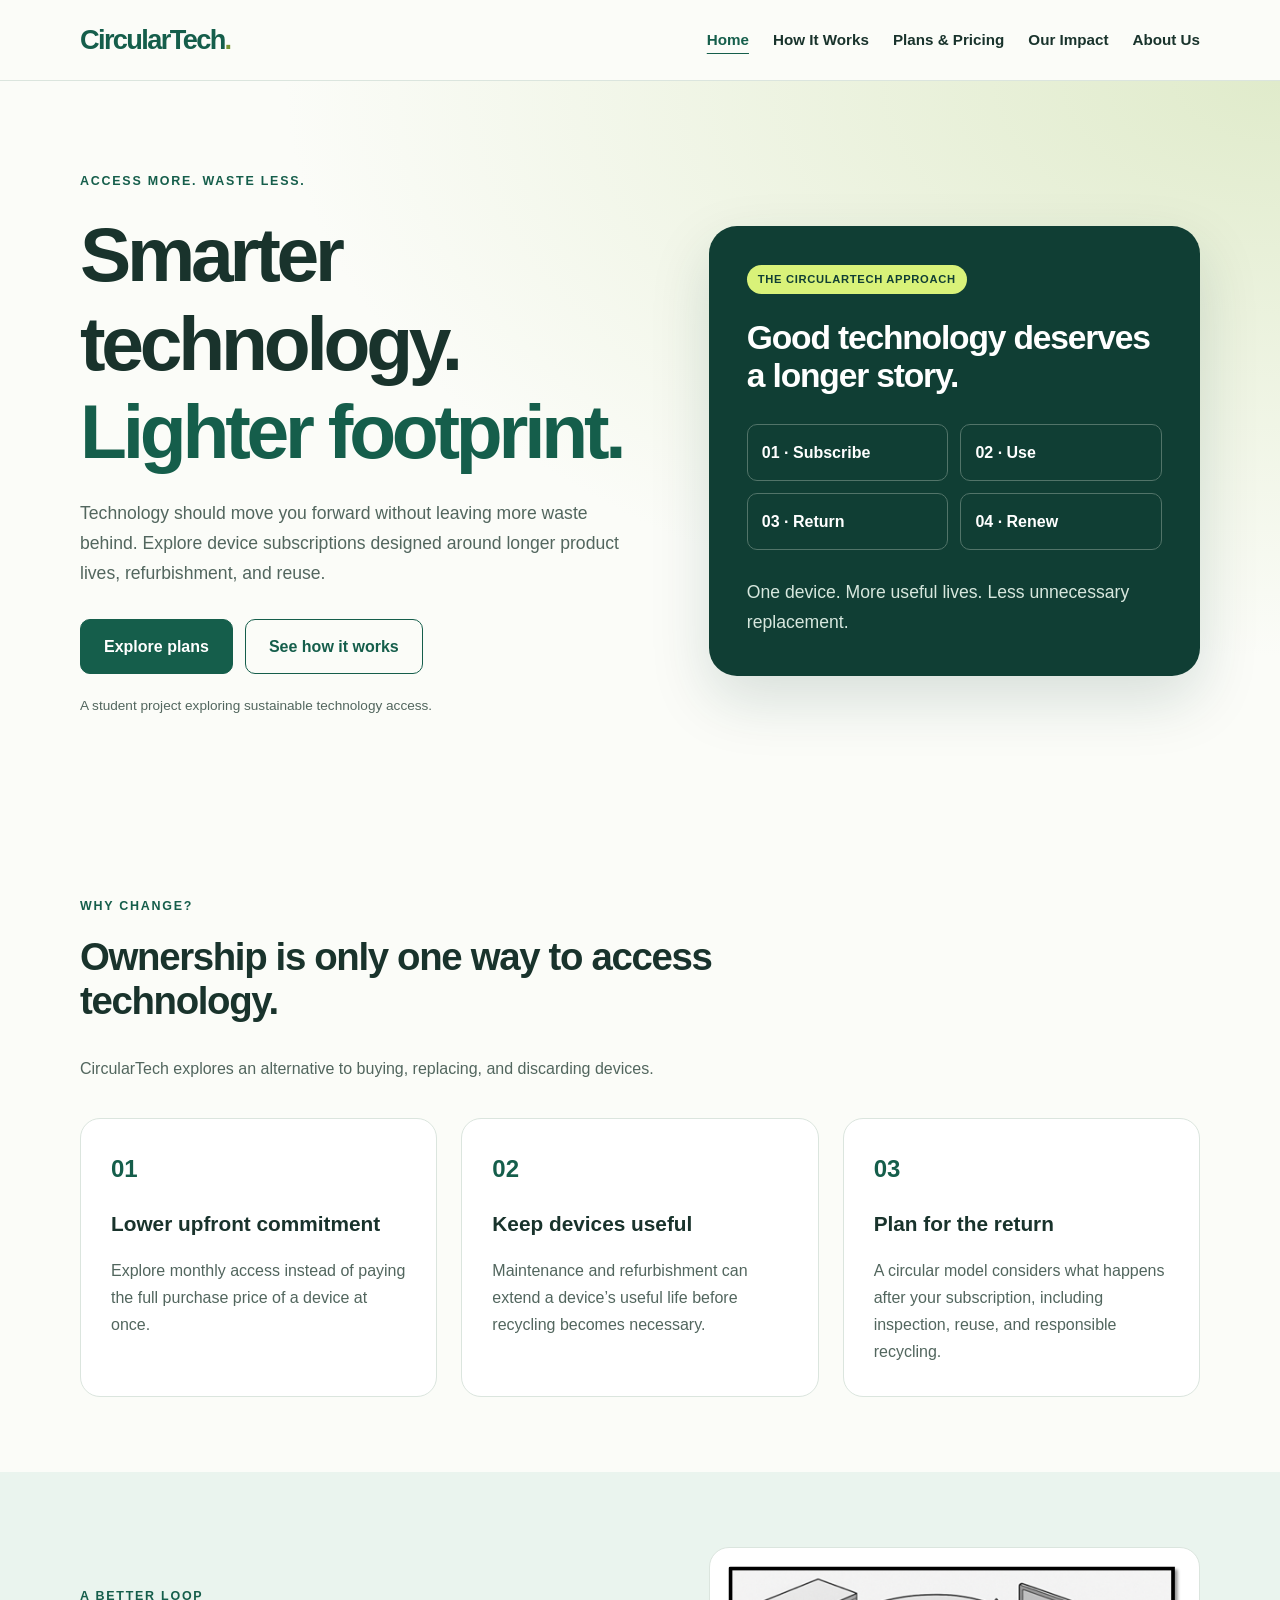
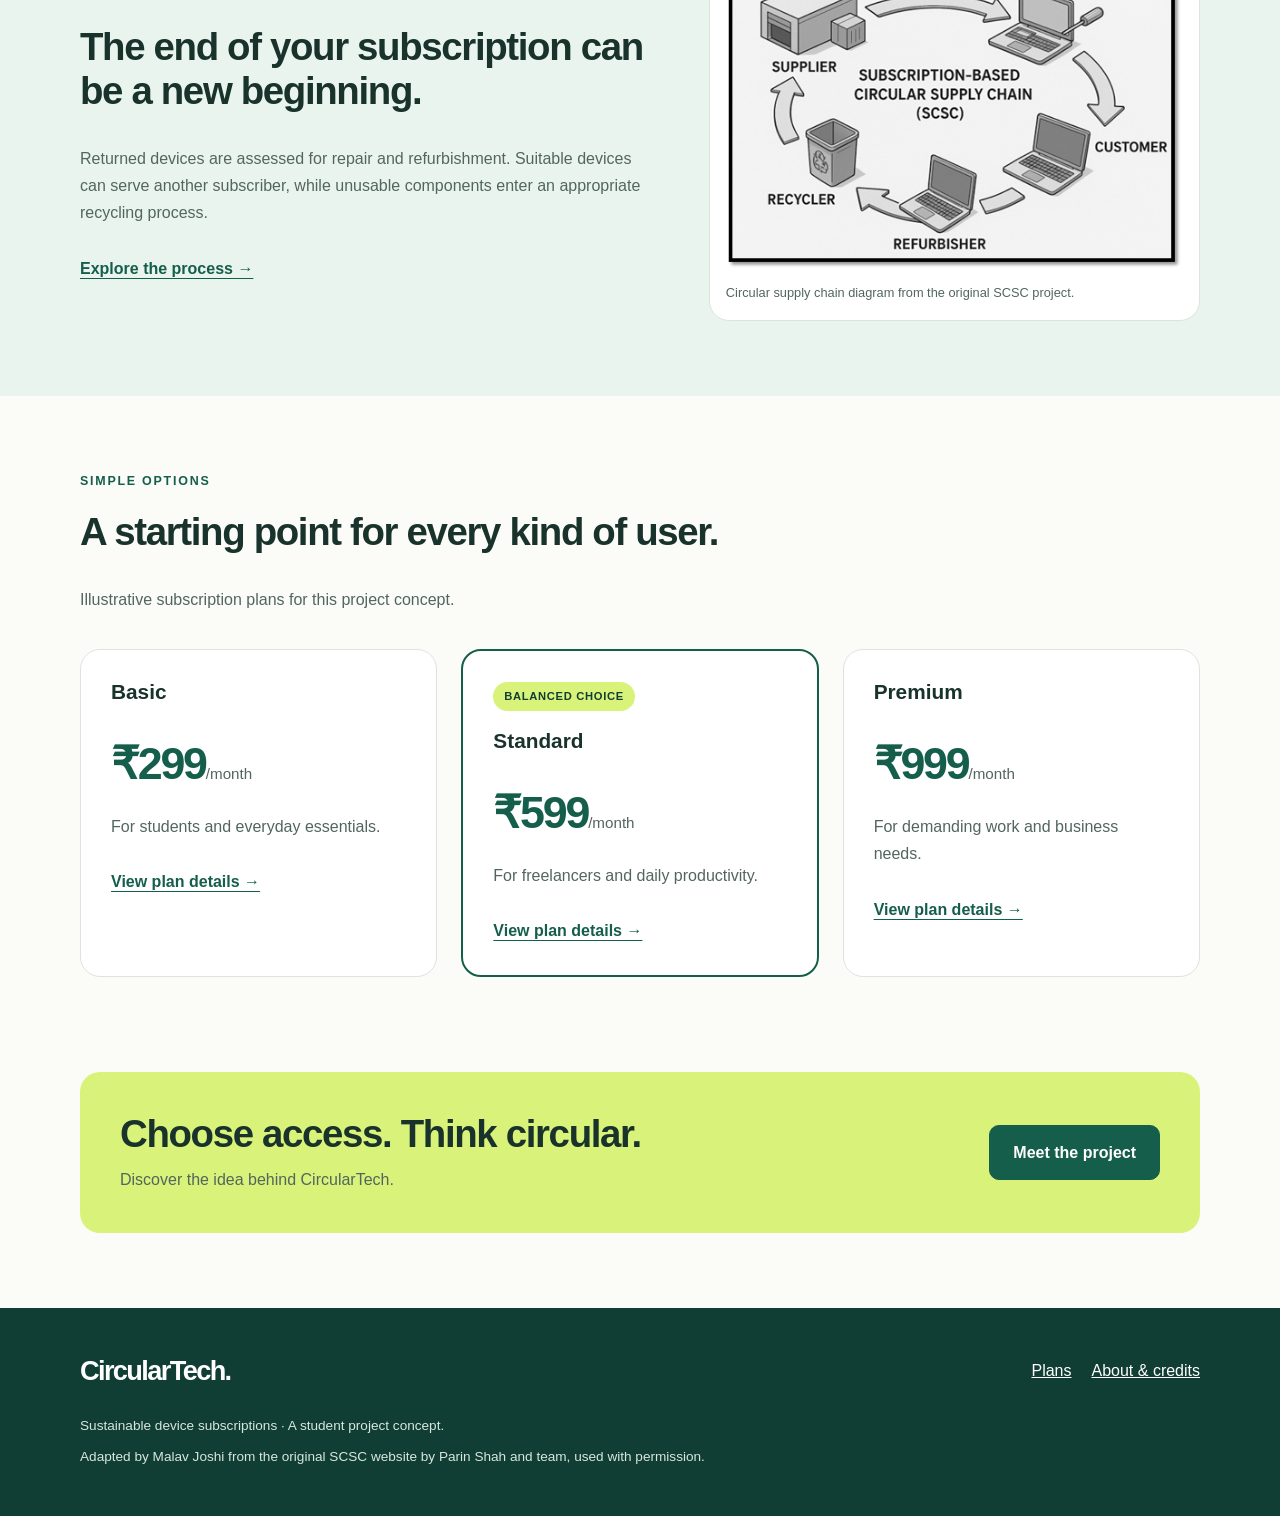
==== commit 7a896eda: "Update homepage headline" ====
--- a/index.html
+++ b/index.html
@@ -18,7 +18,7 @@
       <div class="container hero-grid">
         <div>
           <span class="eyebrow">ACCESS MORE. WASTE LESS.</span>
-          <h1>Smarter tech.<br><span>Lighter footprint.</span></h1>
+          <h1>Smarter technology.<br><span>Lighter footprint.</span></h1>
           <p>
             Technology should move you forward without leaving more waste
             behind. Explore device subscriptions designed around longer
